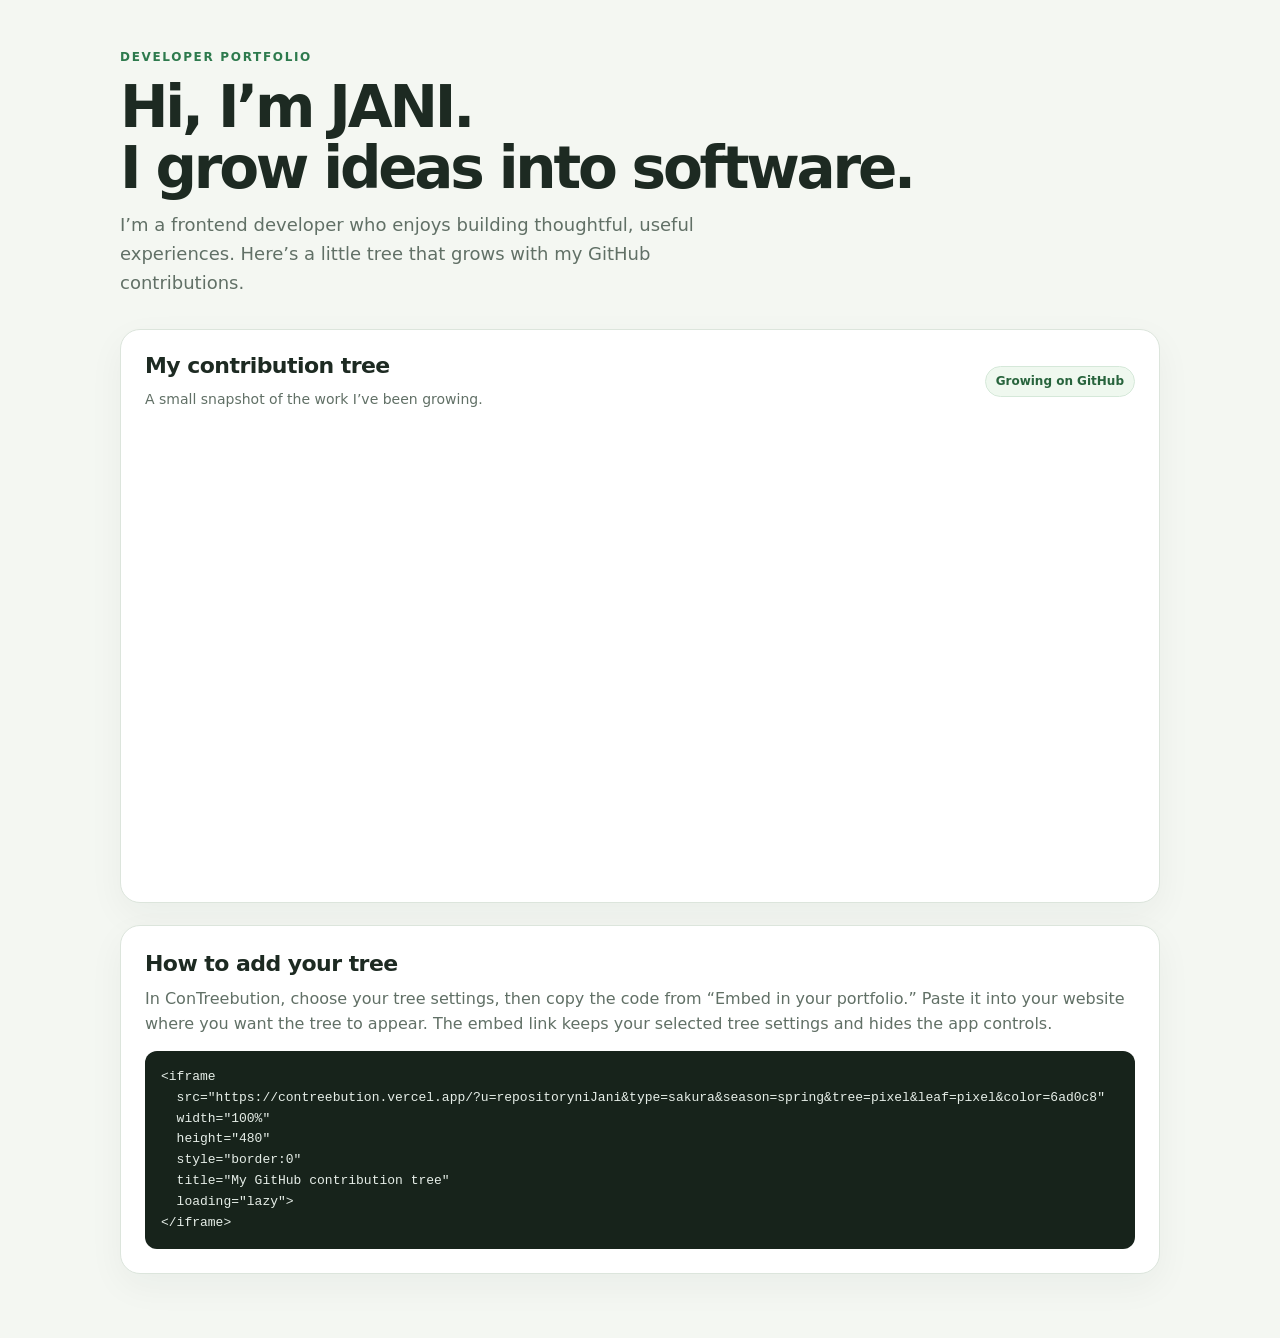
==== portfolio.html @ cd43c9c0 "wow" ====
<!doctype html>
<html lang="en">
<head>
<meta charset="utf-8">
<meta name="viewport" content="width=device-width, initial-scale=1">
<meta name="theme-color" content="#f4f7f2">
<title>Jani — Developer Sample Portfolio</title>
<style>
  :root {
    color-scheme: light;
    --bg: #f4f7f2;
    --panel: #ffffff;
    --ink: #1d2a22;
    --muted: #617066;
    --line: #dce5dc;
    --accent: #2d7a4d;
    --font: Inter, ui-sans-serif, system-ui, -apple-system, "Segoe UI", sans-serif;
  }
  * { box-sizing: border-box; }
  body { min-height: 100vh; margin: 0; background: var(--bg); color: var(--ink); font: 16px/1.6 var(--font); }
  .page { width: min(100% - 40px, 1040px); margin: 0 auto; padding: 48px 0 64px; }
  .eyebrow { margin: 0 0 10px; color: var(--accent); font-size: 12px; font-weight: 700; letter-spacing: .14em; text-transform: uppercase; }
  h1, h2, p { margin-top: 0; }
  h1 { margin-bottom: 12px; font-size: clamp(36px, 7vw, 58px); line-height: 1.05; letter-spacing: -.055em; }
  h2 { margin-bottom: 8px; font-size: 22px; line-height: 1.25; letter-spacing: -.025em; }
  .intro { max-width: 650px; margin-bottom: 32px; color: var(--muted); font-size: 18px; }
  .tree-card, .embed-help { border: 1px solid var(--line); border-radius: 20px; background: var(--panel); box-shadow: 0 12px 36px #1833210c; }
  .tree-card { overflow: hidden; }
  .tree-card-header { display: flex; align-items: center; justify-content: space-between; gap: 16px; padding: 22px 24px 12px; }
  .tree-card-header p { margin: 0; color: var(--muted); font-size: 14px; }
  .live-badge { flex: none; padding: 5px 10px; border: 1px solid #d5e8d9; border-radius: 999px; background: #eff8ef; color: #28643d; font-size: 12px; font-weight: 600; }
  .tree-frame { display: block; width: 100%; height: 480px; border: 0; background: transparent; }
  .embed-help { margin-top: 22px; padding: 24px; }
  .embed-help > p { margin-bottom: 14px; color: var(--muted); }
  pre { margin: 0; overflow-x: auto; padding: 16px; border-radius: 12px; background: #17231b; color: #e6eee8; font: 13px/1.6 ui-monospace, SFMono-Regular, Consolas, monospace; }
  code { font: inherit; }
  @media (max-width: 600px) {
    .page { width: min(100% - 24px, 1040px); padding-top: 32px; }
    .tree-card-header { align-items: flex-start; flex-direction: column; padding: 18px 18px 10px; }
    .tree-frame { height: 420px; }
    .embed-help { padding: 18px; }
  }
</style>
</head>
<body>
<main class="page">
  <p class="eyebrow">Developer portfolio</p>
  <h1>Hi, I’m JANI.<br>I grow ideas into software.</h1>
  <p class="intro">I’m a frontend developer who enjoys building thoughtful, useful experiences. Here’s a little tree that grows with my GitHub contributions.</p>

  <section class="tree-card" aria-labelledby="tree-title">
    <header class="tree-card-header">
      <div>
        <h2 id="tree-title">My contribution tree</h2>
        <p>A small snapshot of the work I’ve been growing.</p>
      </div>
      <span class="live-badge">Growing on GitHub</span>
    </header>
    <iframe
      class="tree-frame"
      src="https://contreebution.vercel.app/?u=repositoryniJani&type=sakura&season=spring&tree=pixel&leaf=pixel&color=6ad0c8"
      title="Jani's GitHub contribution tree"
      loading="lazy"
      allow="webgl"
    ></iframe>
  </section>

  <section class="embed-help" aria-labelledby="embed-title">
    <h2 id="embed-title">How to add your tree</h2>
    <p>In ConTreebution, choose your tree settings, then copy the code from “Embed in your portfolio.” Paste it into your website where you want the tree to appear. The embed link keeps your selected tree settings and hides the app controls.</p>
    <pre><code>&lt;iframe
  src="https://contreebution.vercel.app/?u=repositoryniJani&type=sakura&season=spring&tree=pixel&leaf=pixel&color=6ad0c8"
  width="100%"
  height="480"
  style="border:0"
  title="My GitHub contribution tree"
  loading="lazy"&gt;
&lt;/iframe&gt;</code></pre>
  </section>
</main>
</body>
</html>
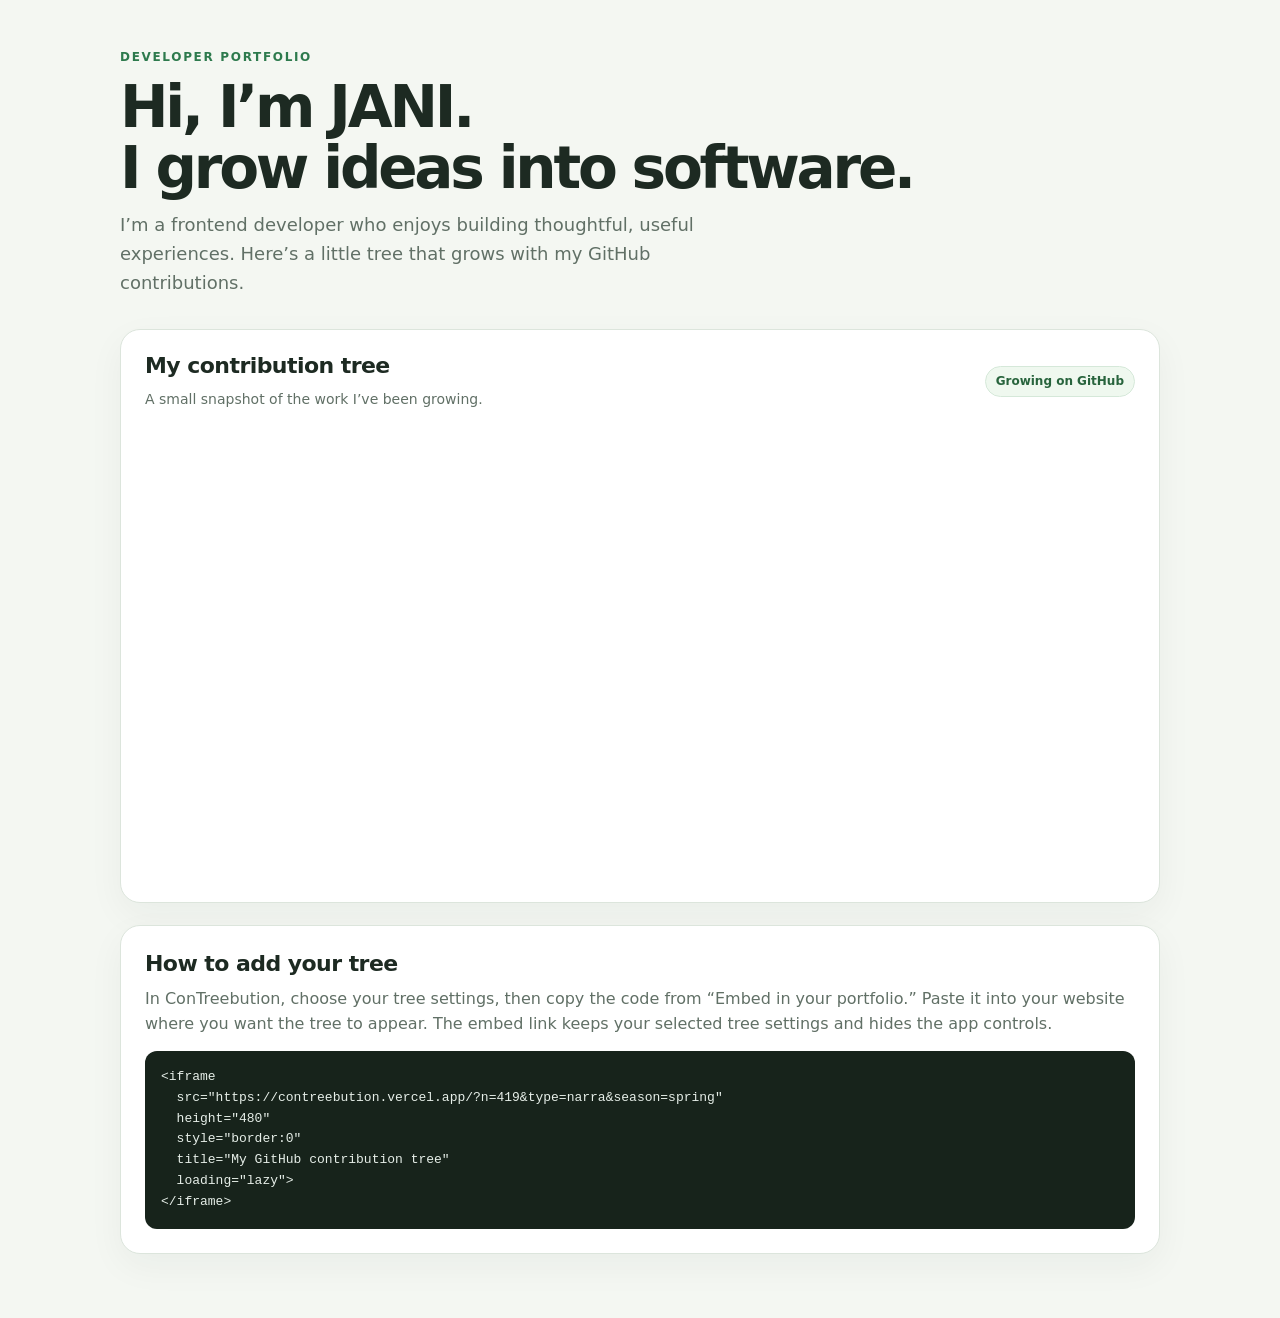
==== commit e858d98b: "wow" ====
--- a/portfolio.html
+++ b/portfolio.html
@@ -58,7 +58,7 @@
     </header>
     <iframe
       class="tree-frame"
-      src="https://contreebution.vercel.app/?u=repositoryniJani&type=sakura&season=spring&tree=pixel&leaf=pixel&color=6ad0c8"
+      src="https://contreebution.vercel.app/?n=419&type=narra&season=spring"
       title="Jani's GitHub contribution tree"
       loading="lazy"
       allow="webgl"
@@ -69,8 +69,7 @@
     <h2 id="embed-title">How to add your tree</h2>
     <p>In ConTreebution, choose your tree settings, then copy the code from “Embed in your portfolio.” Paste it into your website where you want the tree to appear. The embed link keeps your selected tree settings and hides the app controls.</p>
     <pre><code>&lt;iframe
-  src="https://contreebution.vercel.app/?u=repositoryniJani&type=sakura&season=spring&tree=pixel&leaf=pixel&color=6ad0c8"
-  width="100%"
+  src="https://contreebution.vercel.app/?n=419&type=narra&season=spring"
   height="480"
   style="border:0"
   title="My GitHub contribution tree"
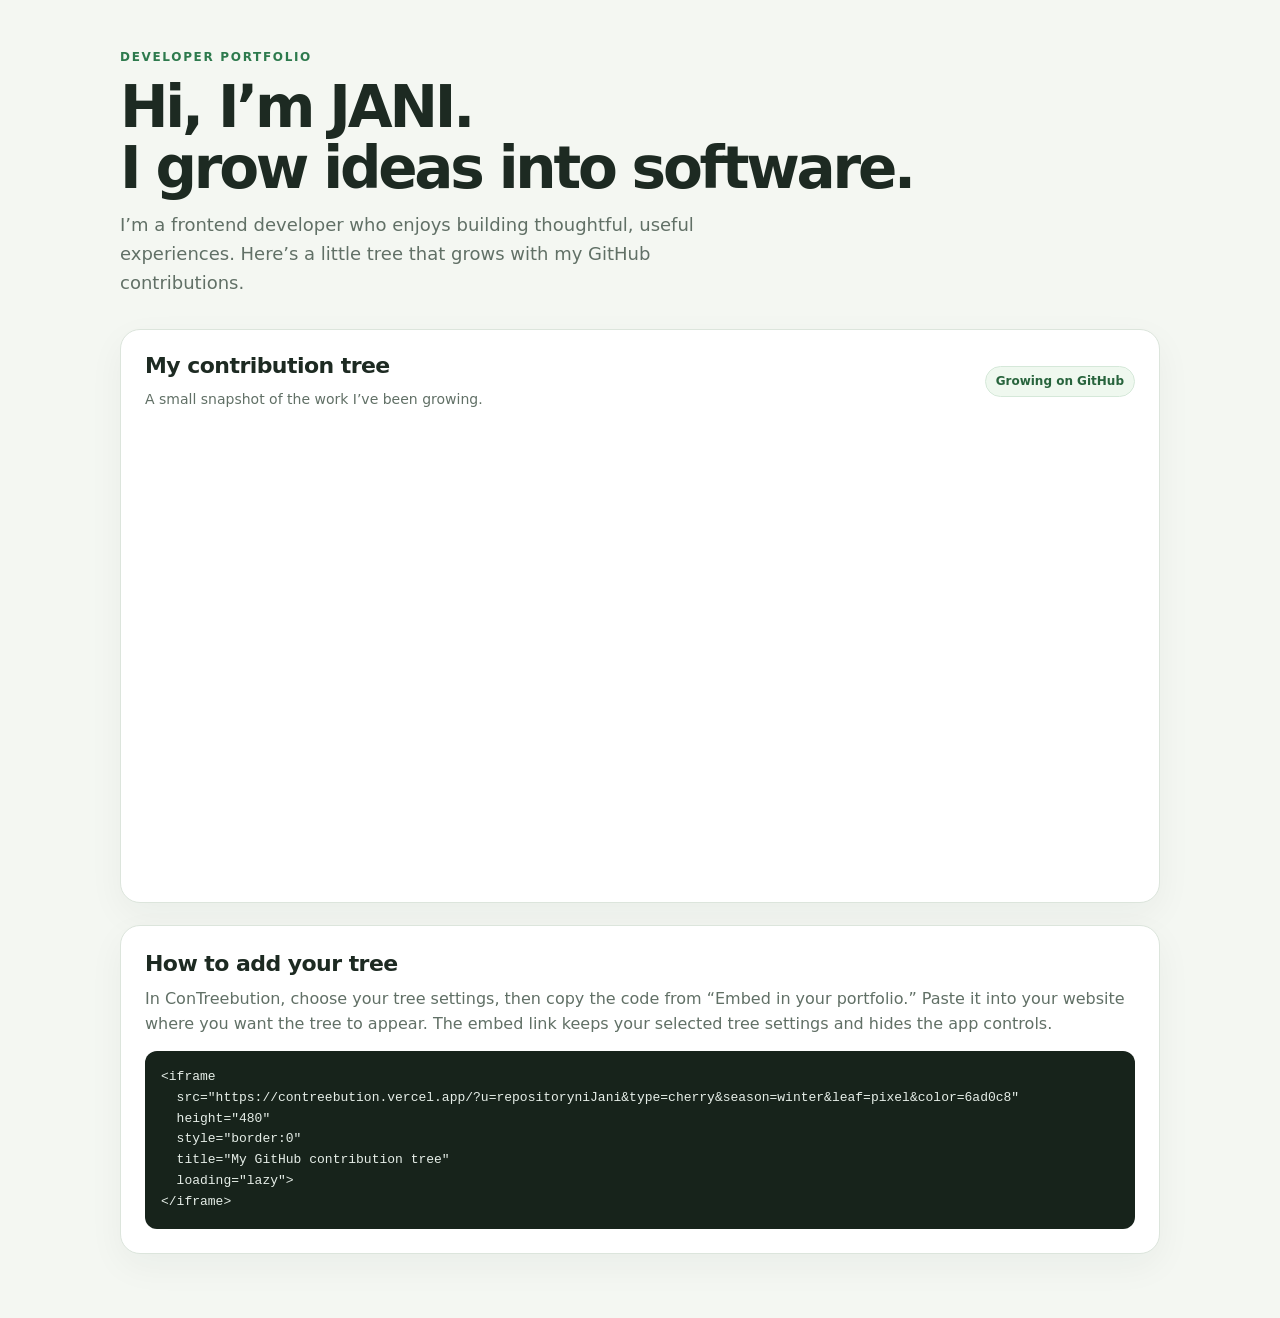
==== commit c2e32aa9: "add" ====
--- a/portfolio.html
+++ b/portfolio.html
@@ -58,7 +58,7 @@
     </header>
     <iframe
       class="tree-frame"
-      src="https://contreebution.vercel.app/?n=419&type=narra&season=spring"
+      src="https://contreebution.vercel.app/?u=repositoryniJani&type=cherry&season=winter&leaf=pixel&color=6ad0c8"
       title="Jani's GitHub contribution tree"
       loading="lazy"
       allow="webgl"
@@ -69,7 +69,7 @@
     <h2 id="embed-title">How to add your tree</h2>
     <p>In ConTreebution, choose your tree settings, then copy the code from “Embed in your portfolio.” Paste it into your website where you want the tree to appear. The embed link keeps your selected tree settings and hides the app controls.</p>
     <pre><code>&lt;iframe
-  src="https://contreebution.vercel.app/?n=419&type=narra&season=spring"
+  src="https://contreebution.vercel.app/?u=repositoryniJani&type=cherry&season=winter&leaf=pixel&color=6ad0c8"
   height="480"
   style="border:0"
   title="My GitHub contribution tree"
